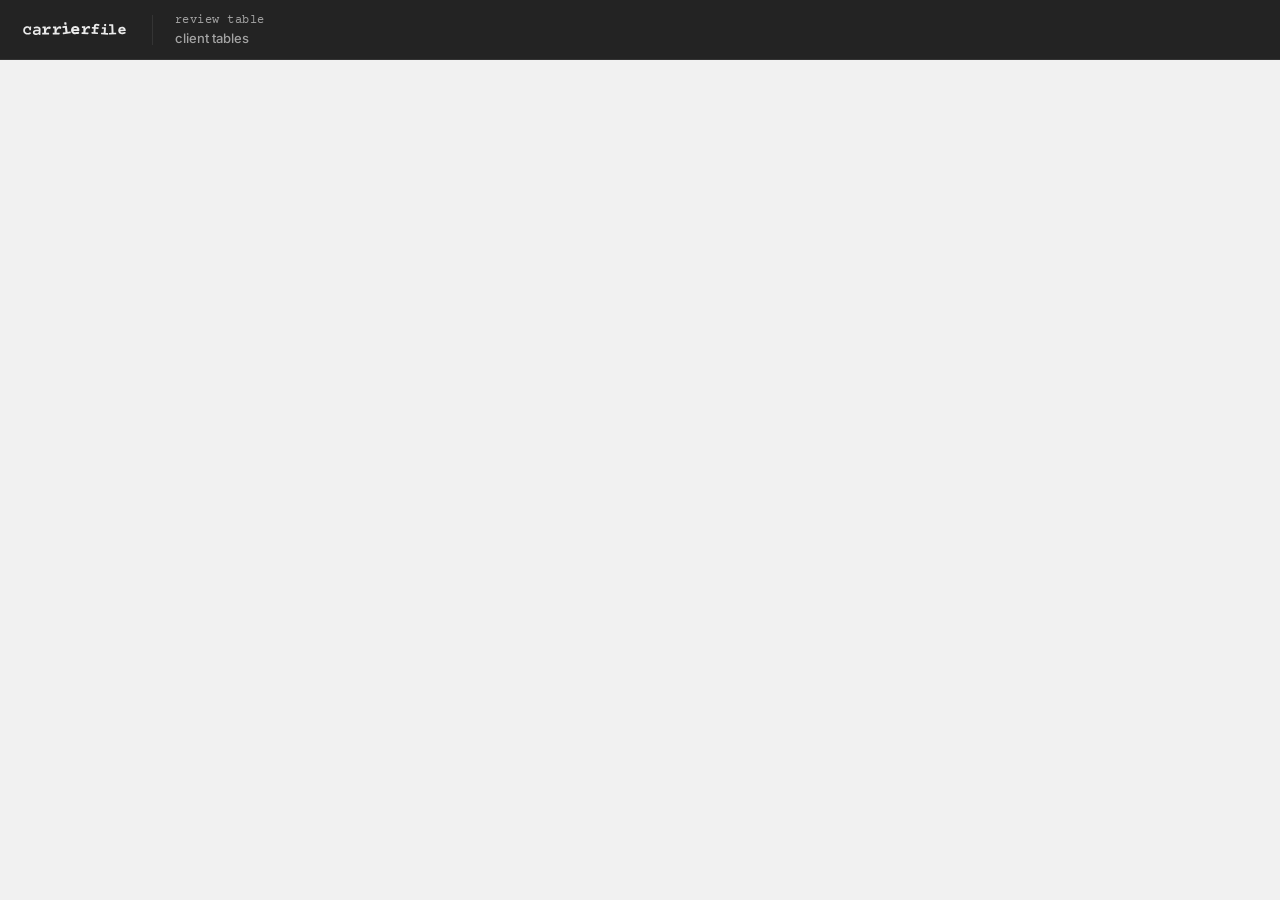
==== index.html @ 34424672 "Remove a leftover copy of the old Carrierfile form" ====
<!doctype html>
<html lang="en">
<head>
<meta charset="utf-8">
<meta name="viewport" content="width=device-width, initial-scale=1">
<meta name="robots" content="noindex, nofollow">
<title>Carrierfile Review Table</title>
<link rel="stylesheet" href="https://fonts.googleapis.com/css2?family=Courier+Prime:wght@400;700&family=EB+Garamond:ital,wght@0,500;1,500&family=Inter:wght@400;500;600&display=swap">
<link rel="stylesheet" href="style.css?v=20261103q">
</head>
<body>
<div class="wrap">
  <header class="top shell">
    <a class="brand" href="./"><img class="logo" src="carrierfile-logo.svg" alt="Carrierfile" width="663" height="154"><span class="mark"><span id="table-name"></span></span></a>
    <div class="me" id="me" hidden>
      <span>commenting as<b id="me-name"></b></span>
      <button type="button" class="link" id="change-name">change name</button>
      <button type="button" class="link" id="sign-out">sign out</button>
      <button type="button" class="cf-btn" id="cf-open" aria-haspopup="dialog">Carrierfile <span id="cf-count" class="cf-count" hidden>0</span></button>
    </div>
  </header>

  <section id="gate" class="gate" hidden>
    <form id="gate-form" class="card">
      <h2>Come on in</h2>
      <p class="muted">Type the password you were sent for your table and the name you'd like on your comments. No email, no account.</p>
      <label>Password <input type="password" id="gate-password" autocomplete="current-password" required></label>
      <label>Your name <input type="text" id="gate-name" maxlength="60" autocomplete="given-name" required></label>
      <button type="submit" class="primary">Open the table</button>
      <p class="error" id="gate-error" role="alert"></p>
    </form>
  </section>

  <div id="room" hidden>
    <section class="client-card">
    <div class="band" aria-hidden="true"></div>
    <nav class="tabs" id="projects" aria-label="Projects" hidden></nav>
    <header class="intro">
      <h1 id="p-title"></h1>
    </header>

    <section class="direction" id="direction" aria-labelledby="direction-title">
      <div class="direction-head">
        <h2 id="direction-title">Direction</h2>
        <button type="button" class="link small" id="direction-toggle" aria-expanded="true" aria-controls="direction-body">hide</button>
      </div>
      <div id="direction-body">
        <p class="lede" id="p-lede"></p>
        <div class="arc" id="p-cards"></div>
      </div>
    </section>
    </section>

    <nav class="project-strip" aria-label="Project">
      <button type="button" class="chip" data-jump="ref-sheet"><b>Reference</b><span id="chip-ref">0 files</span></button>
      <button type="button" class="chip" data-jump="cf-sheet"><b>Carrierfile</b><span id="chip-cf">nothing picked</span></button>
      <span class="chip static" id="chip-returns" hidden><b>Sent back</b><span id="chip-returns-n"></span></span>
    </nav>

    <section class="draft-sheet sheet" aria-label="Drafts">
      <div class="drafts-head">
        <section class="round" id="round-info"></section>
        <nav class="tabs" role="tablist" aria-label="Drafts" id="rounds"></nav>
      </div>
      <div class="work-head">
        <div class="bar">
          <nav class="parts" role="tablist" aria-label="Pieces" id="parts"></nav>
          <span class="spec" id="item-spec"></span>
          <label class="version" id="version-wrap">version <select id="version"></select></label>
        </div>
        <div class="selectbar">
          <button type="button" class="sel" id="select-btn" aria-pressed="false">☆ Make this my select</button>
          <input type="text" id="select-note" maxlength="200" placeholder="why, or which opening (optional)">
          <span class="muted small" id="select-list"></span>
          <button type="button" class="cf-add" id="cf-add" aria-pressed="false" title="Put this item in the carrierfile you take to a model">＋ Carrierfile</button>
        </div>
        <p class="muted small" id="item-note"></p>
      </div>
    </section>

    <div class="work">
      <section class="viewer sheet">
        <div class="frame" id="frame-box"><iframe id="frame" title="Draft" sandbox="allow-scripts"></iframe></div>
        <article class="text-sheet" id="text-sheet" hidden></article>
      </section>

      <aside class="comments sheet" aria-label="Comments">
        <h2>Comments <span class="muted small" id="comments-on"></span></h2>
        <form id="comment-form" class="card">
          <p class="muted small" id="reply-to" hidden></p>
          <div class="shot-row">
            <label class="shot-field"><span class="cap">Shot</span>
              <input type="number" id="shot" min="1" max="999" inputmode="numeric" placeholder="–"></label>
            <label><span class="cap">Time <span class="muted">(optional)</span></span>
              <input type="text" id="where" maxlength="80" placeholder="0:36"></label>
          </div>
          <p class="muted small shot-hint" id="shot-hint" hidden></p>
          <label>Comment <textarea id="body" rows="4" maxlength="4000" required></textarea></label>
          <label class="attach">optional: attach a file, sketch, screenshot
            <input type="file" id="comment-files" multiple></label>
          <button type="submit" class="primary">Post</button>
          <p class="error" id="comment-error" role="alert"></p>
        </form>
        <ol id="comment-list" class="thread"></ol>
      </aside>
    </div>

    <section class="ref-sheet sheet" id="ref-sheet" aria-labelledby="ref-title">
      <div class="cf-sheet-head">
        <h2 id="ref-title">Reference</h2>
        <span class="muted small" id="ref-count"></span>
        <button type="button" class="link small" id="ref-toggle" aria-expanded="true" aria-controls="ref-body">hide</button>
      </div>
      <div id="ref-body" class="reference">
        <p class="muted small cf-explain">The project's library: inspiration, sketches, screenshots, clips, documents. Everyone on the table can add, and a file can sit on one draft or on the whole project. The carrierfile package takes every file here with it.</p>
        <div class="ref-head">
          <label class="cf-check"><input type="checkbox" id="ref-this-item"> only this item</label>
        </div>
        <div class="ref-drop" id="ref-drop">
          <input type="file" id="ref-files" multiple hidden>
          <button type="button" class="cf-btn" id="ref-pick">Add files</button>
          <span class="muted small">or drop them here · images, video, audio, PDF, documents, text · 50 MB each</span>
          <span class="ref-for">for <span id="ref-attach"></span></span>
          <input type="text" id="ref-note" maxlength="400" placeholder="a note on what this is for (optional)">
          <span class="small" id="ref-msg" role="status"></span>
        </div>
        <div class="ref-grid" id="ref-grid"></div>
      </div>
    </section>

    <section class="cf-sheet sheet" id="cf-sheet" aria-labelledby="cf-sheet-title">
      <div class="cf-sheet-head">
        <h2 id="cf-sheet-title">Carrierfile</h2>
        <span class="muted small" id="cf-sheet-sub"></span>
        <button type="button" class="link small" id="cf-toggle" aria-expanded="true" aria-controls="cf-body">hide</button>
      </div>
  <p id="empty" class="muted center" hidden>Nothing is on the table yet.</p>
  <footer class="shell-foot"><span>Carrierfile Review Table</span><span>Comments, selects, reference files and carrierfiles stay with the table. Nothing here is public.</span></footer>
</div>
<script src="config.js"></script>
<script src="app.js?v=20261103q"></script>
</body>
</html>
---- style.css ----
/* Two skins on one page (Anna, 11/2): the SHELL is the Carrierfile "dark frame" direction
   (_Kitchen Table/CARRIERFILE-DIRECTIONS-2026-10-20/CASTLE-BOARD-dark-frame.html): a charcoal desk, a darker
   top bar with the lowercase wordmark and small label-over-value blocks, Courier Prime labels, EB Garamond
   headings, Inter body, and the work sitting on paper sheets with a soft shadow. The TABLE (everything inside
   #room) is one such sheet and wears the client's colors; today's palette is She Writes AI's lavender and the
   three volume purples. A later table can bring its own palette by overriding the table tokens below. */
:root{
  /* shell: the dark frame */
  /* near-black and near-white, no cream (Anna, 11/2) */
  --frame:#f1f1f1; --bar:#232323; --bar-on:#F2F2F2; --bar-on-soft:#A3A3A3; --on:#111111; --on-soft:#5c5c5c; --paper:#FFFFFF; --card:#FFFFFF; --ink:#111111; --ink-soft:#5c5c5c; --ink-faint:#8c8c8c;
  --hair:rgba(43,63,168,.25); --rule:rgba(255,255,255,.08); --rule-soft:rgba(255,255,255,.14);
  --label:"Courier Prime",ui-monospace,monospace; --head:"EB Garamond",Georgia,serif; --sans:"Inter",system-ui,sans-serif;
  --mono:var(--label); --garamond:var(--head);
  --sheet-shadow:0 1px 0 rgba(0,0,0,.05),0 8px 24px rgba(0,0,0,.07);
  /* the brand, as the working tokens: sheets are white, text is ink, buttons are ink pills */
  --bg:#ffffff; --surface:#ffffff; --fg:#111111; --muted:#5c5c5c; --line:rgba(17,17,17,.14);
  --accent:#111111; --accent-ink:#ffffff; --ok:#2d6a3e; --wait:#9a6a12;
  --castle:#f1f1f1; --err:#9c3b21; --sel:#f0f0f0;
  --display:"EB Garamond",Georgia,serif;
  --body:"Inter",system-ui,sans-serif;
  --tline:rgba(17,17,17,.14);
}
@media (prefers-color-scheme: dark){:root:not([data-theme="light"]){
  --frame:#0f0f0f; --bar:#1b1b1b; color-scheme:light}}
/* the client card: She Writes AI's lavender, purples and band; a later table overrides these */
.client-card{--bg:#f6f4f8; --surface:#fff; --fg:#1c1830; --muted:#625c74; --line:#e2dcea; --tline:rgba(90,31,138,.22);
  --v2:#251E72; --v3:#440D6C; --v4:#73055D; --accent:#5a1f8a; --accent-ink:#fff; --castle:#f0e8f8;
  display:grid;gap:18px;background:var(--bg);color:var(--fg);border-radius:14px;box-shadow:var(--sheet-shadow);padding:0 26px 26px;overflow:hidden}
.client-card>.band{margin:0 -26px 2px}
.client-card .link{color:var(--accent)}
:root[data-theme="dark"]{
  --frame:#0f0f0f; --bar:#1b1b1b; color-scheme:light}
*{box-sizing:border-box}
[hidden]{display:none!important}
body{margin:0;background:var(--frame);color:var(--on);font:14px/1.5 var(--body)}
.wrap{max-width:1480px;margin:0 auto;padding:0 22px 44px;display:grid;gap:22px}
#room{display:grid;gap:22px;color:var(--on)}
.sheet{background:var(--surface);color:var(--fg);border-radius:14px;box-shadow:var(--sheet-shadow);padding:18px 20px}
.viewer.sheet{padding:0;overflow:hidden}
.viewer .frame{border:0;border-radius:14px}
.reference.sheet{gap:12px}
.client-card>.tabs#projects{margin-bottom:-6px}
.band{height:8px;background:linear-gradient(90deg,var(--v2) 0 33.3%,var(--v3) 33.3% 66.6%,var(--v4) 66.6%)}
h1{font:500 34px/1.1 var(--display);margin:0;text-wrap:balance}
h2{font:500 24px/1.2 var(--display);margin:0 0 10px}
.label,.direction-head h2,.section-label,.arc b,.status,.when,#comments-on,.gate label,.ref-head .muted{font-family:"Courier Prime",ui-monospace,monospace!important;text-transform:lowercase!important;letter-spacing:.04em!important}
.top{display:flex;align-items:center;gap:28px;flex-wrap:wrap;min-height:60px;margin:0 -22px;padding:0 18px;background:var(--bar);border-bottom:1px solid var(--rule);font-family:var(--sans);color:var(--bar-on);position:sticky;top:0;z-index:50}
.brand{display:inline-flex;align-items:center;gap:22px;text-decoration:none;color:var(--bar-on)}
.logo{height:26px;width:auto;display:block;filter:invert(1) brightness(.92)}
.mark{display:flex;flex-direction:column;gap:5px;padding-left:22px;border-left:1px solid var(--rule);font:12px/1 var(--label);text-transform:lowercase;letter-spacing:.04em;color:var(--bar-on-soft)}
.mark::before{content:"review table"}
.mark #table-name{font:500 13px/1 var(--sans);color:var(--bar-on);text-transform:none;letter-spacing:0}
.mark #table-name:empty::before{content:"client tables";color:var(--bar-on-soft)}
.me{margin-left:auto;display:flex;gap:18px;align-items:center;flex-wrap:wrap}
.me>span{display:flex;flex-direction:column;gap:5px;padding-left:22px;border-left:1px solid var(--rule);font:12px/1 var(--label);text-transform:lowercase;letter-spacing:.04em;color:var(--bar-on-soft)}
.me>span b{font:500 13px/1 var(--sans);color:var(--bar-on);text-transform:none;letter-spacing:0}
.top .link{font:12px/1 var(--label);text-transform:lowercase;color:var(--bar-on-soft);text-decoration:none;border:1px solid var(--rule-soft);border-radius:999px;padding:7px 11px}
.top .link:hover{color:var(--bar-on);border-color:var(--bar-on-soft)}
.link{background:none;border:0;color:var(--accent);font:inherit;cursor:pointer;padding:0;text-decoration:underline}
.shell-foot{display:flex;justify-content:space-between;gap:16px;flex-wrap:wrap;font:12px/1.5 var(--label);text-transform:lowercase;letter-spacing:.04em;color:var(--on-soft);border-top:1px solid rgba(17,17,17,.12);padding-top:12px}
.muted{color:var(--muted)} .small{font-size:12.5px} .center{text-align:center;margin-top:40px}
.lede{color:var(--muted);max-width:80ch;margin:0;font-size:14px;line-height:1.5}
.direction{background:var(--surface);border:1px solid var(--tline);border-radius:14px;padding:16px 20px 18px;display:grid;gap:10px}
.direction-head{display:flex;justify-content:space-between;align-items:baseline;gap:12px}
.direction-head h2{font:12px/1 "Courier Prime",monospace;color:var(--muted);margin:0}
#direction-body{display:grid;gap:10px}
/* The draft sheet: the round's name and summary lead, the switcher sits to the right, then the pieces and the
   actions in one quiet row. Everything ink and white; the one filled pill is the chosen round. */
.draft-sheet{display:grid;gap:14px;padding:20px 22px 18px}
.drafts-head{display:flex;justify-content:space-between;align-items:flex-start;gap:18px 28px;flex-wrap:wrap}
.drafts-head .round{flex:1 1 420px}
#rounds{gap:6px;flex:0 0 auto;padding-top:4px;align-items:flex-start}
.round-pick{display:flex;flex-direction:column;align-items:center;gap:4px}
.stars{font-size:11px;line-height:1;letter-spacing:1px;color:var(--fg)}
.stars.inline{margin-left:6px;font-size:10px}
#rounds .tab{font:500 14px/1 var(--body);border:1px solid var(--tline);border-radius:999px;background:transparent;padding:10px 16px;color:var(--fg)}
#rounds .tab:hover{border-color:var(--fg)}
#rounds .tab.is-waiting{color:var(--muted);border-style:dashed}
#rounds .tab[aria-selected="true"]{background:var(--fg);color:var(--surface);border-color:var(--fg)}
.round{display:grid;gap:6px;padding:0}
.round .meta{display:flex;align-items:baseline;gap:12px}
.round h2{font:500 26px/1.15 var(--display);margin:0}
.round .status{font:12px/1 "Courier Prime",monospace;text-transform:lowercase;letter-spacing:.04em;color:var(--muted);border:1px dashed var(--tline);border-radius:999px;padding:5px 9px}
.round .summary{margin:0;font-size:14.5px;max-width:80ch;color:var(--fg)}
.changes-wrap{font-size:13px;color:var(--muted)}
.changes-wrap summary{cursor:pointer;color:var(--muted);font:12px/1 "Courier Prime",monospace;text-transform:lowercase;letter-spacing:.04em;list-style:none;display:inline-flex;align-items:center;gap:6px;padding:4px 0}
.changes-wrap summary:hover{color:var(--fg)}
.changes-wrap .changes{margin:8px 0 0;color:var(--fg);font-size:14px}
.work-head{display:grid;gap:12px;border-top:1px solid var(--tline);padding-top:12px}
.bar{display:flex;justify-content:space-between;align-items:center;gap:12px;flex-wrap:wrap}
#parts{gap:2px;border-bottom:0}
#parts .tab{border:0;border-radius:999px;background:transparent;padding:8px 14px;font-size:14px;color:var(--muted);margin:0}
#parts .tab:hover{color:var(--fg);background:var(--castle)}
#parts .tab[aria-selected="true"]{color:var(--fg);background:var(--castle);border-bottom:0}
.parts-gap{width:1px;height:22px;background:var(--tline);margin:0 10px;align-self:center}
#parts .tab.aux{font:12px/1 "Courier Prime",monospace;text-transform:lowercase;letter-spacing:.04em;padding:10px 12px}
#parts .tab.aux .count{margin-left:6px;color:var(--fg)}
.text-sheet{padding:26px 30px 30px;max-width:86ch;font-size:15px;line-height:1.6}
.text-sheet h2{font:500 26px/1.15 var(--display);margin:0 0 12px}
.text-sheet ul{margin:0;padding-left:20px} .text-sheet li{margin:8px 0}
.text-sheet p{margin:0 0 12px}
.text-sheet .foot-line{border-top:1px solid var(--tline);padding-top:12px;margin-top:18px}
.work.is-text{grid-template-columns:1fr}
.version{margin:0;font:12px/1 "Courier Prime",monospace;text-transform:lowercase;letter-spacing:.04em;color:var(--muted)}
.spec{display:inline-flex;gap:6px;flex-wrap:wrap;margin-left:auto}
.spec .tag{font:12px/1 "Courier Prime",monospace;text-transform:lowercase;letter-spacing:.04em;color:var(--muted);border:1px solid var(--tline);border-radius:999px;padding:6px 10px}
.spec:empty{display:none}
.version select{font:13px var(--body);border-radius:999px;border-color:var(--tline);background:var(--surface);color:var(--fg)}
.selectbar{display:flex;align-items:center;gap:10px;flex-wrap:wrap}
.sel{font:500 14px/1 var(--body);color:var(--surface);background:var(--fg);border:1px solid var(--fg);border-radius:999px;padding:11px 18px;cursor:pointer}
.sel:hover{filter:brightness(1.25)}
.sel[aria-pressed="true"]{background:transparent;color:var(--fg)}
.selectbar input{width:300px;display:inline-block;margin:0;font-size:13.5px;border-radius:999px;padding:9px 14px;border-color:var(--tline)}
#select-list{color:var(--muted)}
.cf-add{font:500 14px/1 var(--body);color:var(--muted);background:transparent;border:1px solid var(--tline);border-radius:999px;padding:11px 16px;cursor:pointer;margin-left:auto}
.cf-add:hover{color:var(--fg);border-color:var(--fg)}
.cf-add[aria-pressed="true"]{color:var(--fg);border-color:var(--fg);background:var(--castle)}
#item-note{color:var(--muted);margin:0}
#item-note:empty{display:none}
.viewer .pending{color:var(--muted)}
.section-label{font:12px/1 "Courier Prime",monospace;color:var(--muted);margin:0}
.card{background:var(--surface);border:1px solid var(--tline);border-radius:14px;padding:16px 18px}
label{display:block;font-size:12px;font-family:"Courier Prime",ui-monospace,monospace;text-transform:lowercase;letter-spacing:.04em;color:var(--muted);margin:12px 0 0}
label .muted{font-family:var(--body);text-transform:none;letter-spacing:0}
input,textarea,select{display:block;width:100%;margin-top:6px;font:14px/1.4 var(--body);padding:9px 12px;border:1px solid var(--tline);border-radius:10px;background:#fff;color:var(--fg)}
input:focus,textarea:focus{outline:2px solid var(--accent);outline-offset:1px}
select{width:auto;display:inline-block;margin:0 0 0 6px;padding:5px 10px;border-radius:999px}
.primary{background:var(--accent);color:var(--accent-ink);border:0;border-radius:999px;padding:12px 20px;font:500 14px/1 var(--body);cursor:pointer;margin-top:14px}
.primary:disabled{opacity:.6;cursor:wait}
.error{color:var(--err);font-size:14px;min-height:1em;margin:8px 0 0}
.gate{display:flex;justify-content:center;padding:56px 0}
.gate .card{width:100%;max-width:460px;background:var(--paper);color:var(--ink);border:0;border-radius:14px;box-shadow:var(--sheet-shadow);padding:24px 26px 26px;font-family:var(--sans)}
.gate h2{font:500 34px/1.1 var(--head);margin:0 0 8px}
.gate .muted{color:var(--ink-soft);font-size:14px}
.gate label{font:12px/1.4 var(--label);text-transform:lowercase;letter-spacing:.04em;color:var(--ink-soft);margin:14px 0 0}
.gate input{background:#fff;border:1px solid var(--hair);border-radius:10px;color:var(--ink);font:15px var(--sans);margin-top:6px;padding:10px 12px}
.gate input:focus{outline:2px solid var(--ink);outline-offset:1px}
.gate .primary{background:var(--ink);color:var(--paper);border:0;border-radius:999px;font:500 14px/1 var(--sans);padding:12px 20px;margin-top:16px}
.gate .primary:hover{filter:brightness(1.2)}
.gate .error{color:#9c3b21;font:13px var(--sans)}
.arc{display:grid;grid-template-columns:repeat(auto-fit,minmax(200px,1fr));gap:10px}
.arc div{background:var(--bg);border-radius:12px;padding:12px 14px;min-width:0;font-size:14px;line-height:1.5}
.arc b{display:block;font:12px/1 "Courier Prime",monospace;color:var(--muted);margin-bottom:6px}
.tabs,.parts{display:flex;flex-wrap:wrap;gap:10px}
/* Rounds: one segmented bar, the big choice on the page. */
/* Pieces of a round: quiet underline tabs, clearly a different control from the rounds. */
.tab{font:500 14px var(--body);color:var(--fg);background:transparent;border:1px solid var(--tline);border-radius:999px;padding:9px 16px;cursor:pointer;display:inline-flex;align-items:center;gap:8px}
.tab[aria-selected="true"]{background:var(--fg);color:var(--surface);border-color:var(--fg)}
.tab:focus-visible,.sel:focus-visible,.primary:focus-visible{outline:3px solid var(--accent);outline-offset:2px}
.parts .tab{font-size:14px;padding:6px 14px}
.changes-wrap summary::-webkit-details-marker{display:none}
.changes-wrap summary::before{content:"▸";font-size:11px;transition:transform .15s}
.changes-wrap[open] summary::before{transform:rotate(90deg)}
.round p{margin:0;max-width:80ch} .changes{margin:0;padding-left:20px;max-width:80ch} .changes li{margin:3px 0}
.work{display:grid;grid-template-columns:minmax(0,1fr) 360px;gap:20px;align-items:start}
.frame{border:1px solid var(--tline);border-radius:14px;overflow:hidden;background:var(--surface)}
.frame iframe{display:block;width:100%;height:1010px;border:0;background:#f2f2f2}
.pending{padding:48px 24px;text-align:center;color:var(--muted)}
.comments{position:sticky;top:76px}
.comments h2{margin:0 0 10px;line-height:1.1;font-size:24px}
.work{margin-top:0}
.thread{list-style:none;margin:14px 0 0;padding:0;max-height:calc(100vh - 440px);overflow:auto}
.thread li{border-top:1px solid var(--tline);padding:11px 0;font-size:14px}
.thread .replies{list-style:none;margin:8px 0 0 12px;padding:0 0 0 10px;border-left:2px solid var(--tline)}
.thread .replies li{border-top:0;padding:6px 0}
.who{font-weight:500} .when{font-size:12px;color:var(--muted)}
.castle{background:var(--castle);border-radius:6px;padding:6px 8px}
.body{white-space:pre-wrap;margin:4px 0}
.ask{background:var(--surface);border:1px solid var(--tline);border-radius:14px;padding:18px 22px}
.ask ul{margin:8px 0 0;padding-left:20px} .ask li{margin:5px 0}
.foot{color:var(--muted);font-size:13px;margin:0}
/* The strip above the work: where the library and the export are, and how full they are. */
.project-strip{display:flex;flex-wrap:wrap;gap:8px;margin-bottom:-8px}
.chip{display:inline-flex;align-items:baseline;gap:8px;font:13px/1 var(--body);color:var(--fg);background:var(--surface);border:1px solid var(--tline);border-radius:999px;padding:8px 14px;cursor:pointer}
.chip b{font-weight:500;line-height:1}
.chip span{font:12px/1 "Courier Prime",monospace;text-transform:lowercase;letter-spacing:.04em;color:var(--muted);position:relative;top:-1px}
.chip:hover{border-color:var(--fg)}
.chip.static{cursor:default}
.sheet{scroll-margin-top:76px}
/* The Carrierfile sheet: what travels with the project, and the door for what comes back.
   Three voices only: the Garamond title, Inter for everything you read, Courier for field captions. */
.cf-sheet{display:grid;gap:14px;padding:18px 22px 22px}
.cf-sheet-head{display:flex;align-items:baseline;gap:12px}
.cf-sheet-head h2{margin:0;font-size:26px}
.cf-sheet-head .link{margin-left:auto}
.cf-explain{margin:0;max-width:90ch;font-size:14px;color:var(--muted)}
#cf-body{display:grid;gap:16px}
.cf-grid{display:grid;grid-template-columns:minmax(0,1.1fr) minmax(0,1fr);gap:18px 40px;align-items:start}
.cf-col{display:grid;gap:10px;align-content:start}
.cf-sheet h3{font:600 11px/1 var(--body);letter-spacing:.1em;text-transform:uppercase;color:var(--fg);margin:0;padding-top:6px}
.cf-sheet h3 span{font-weight:400;color:var(--muted);letter-spacing:.04em;text-transform:none;margin-left:6px}
.cf-sheet .cf-sub{margin-top:12px}
.cf-note{margin:0;font-size:14px;color:var(--muted)}
.cf-items{list-style:none;margin:0;padding:0;border-top:1px solid var(--tline)}
.cf-items li{display:flex;justify-content:space-between;align-items:center;gap:10px;padding:8px 0;border-bottom:1px solid var(--tline);font-size:14px}
.cf-items li.muted{color:var(--muted)}
.cf-items .meta{color:var(--muted);font-size:12.5px}
.cf-check{display:flex;align-items:center;gap:8px;font:13px var(--body);color:var(--muted);margin:2px 0 0}
.cf-check input{width:auto;display:inline;margin:0}
.cf-actions{display:flex;flex-wrap:wrap;align-items:center;gap:10px;margin-top:4px}
.cf-actions .primary{margin-top:0}
.cf-form{display:grid;gap:8px}
.cf-form label{margin:0;display:grid;gap:6px}
.cf-form .cap{font:12px/1 "Courier Prime",monospace;text-transform:lowercase;letter-spacing:.04em;color:var(--muted)}
.cf-form input,.cf-form textarea{margin-top:0}
.cf-form input[type=file]{padding:8px 12px;border-style:dashed}
.cf-return{border-left:1px solid var(--tline);padding-left:32px}
.cf-sheet .cf-btn{color:var(--fg);border-color:var(--tline);background:var(--surface)} .cf-sheet .cf-btn:hover{border-color:var(--fg)}
/* Reference: the drop zone and the grid of what people brought. */
.ref-sheet{display:grid;gap:14px;padding:18px 22px 20px}
.reference{display:grid;gap:10px}
.ref-head{display:flex;flex-wrap:wrap;align-items:baseline;gap:8px 16px}
.ref-head{justify-content:flex-start}
.ref-drop{display:flex;flex-wrap:wrap;align-items:center;gap:10px 14px;padding:14px 16px;border:1px dashed var(--tline);border-radius:14px;background:var(--surface)}
.ref-drop.is-over{border-color:var(--accent);background:var(--castle)}
.ref-drop input[type=text]{width:300px;display:inline-block;margin:0;padding:8px 14px;font-size:13.5px;border-radius:999px}
.ref-for{display:inline-flex;align-items:center;gap:6px;margin:0;font:12px/1 "Courier Prime",monospace;text-transform:lowercase;letter-spacing:.04em;color:var(--muted)}
.ref-on{display:flex;align-items:flex-start;gap:6px;margin:2px 0 0;font:12px/1 "Courier Prime",monospace;text-transform:lowercase;letter-spacing:.04em;color:var(--muted)}
.ref-on>span:first-child{padding-top:5px}
/* tags: chips, a one-click add for the draft on screen, and a fold with every draft */
.tags{display:inline-flex;flex-wrap:wrap;align-items:center;gap:4px;position:relative}
.tag-chip{display:inline-flex;align-items:center;gap:4px;font:12.5px/1 var(--body);color:var(--fg);background:var(--surface);border:1px solid var(--fg);border-radius:999px;padding:4px 6px 4px 10px;text-transform:none;letter-spacing:0}
.tag-chip.whole{padding-right:10px}
.tag-chip.unlinked{color:var(--err);border:1px dotted var(--err);padding-right:10px}
.tag-chip .x{border:0;background:transparent;color:var(--muted);font:14px/1 var(--body);cursor:pointer;padding:0 2px}
.tag-chip .x:hover{color:var(--err)}
.tag-pick{position:relative}
.tag-pick summary{list-style:none;cursor:pointer;font:12.5px/1 var(--body);color:var(--muted);border:1px dashed var(--tline);border-radius:999px;padding:4px 10px;text-transform:none;letter-spacing:0}
.tag-pick summary::-webkit-details-marker{display:none}
.tag-pick summary:hover,.tag-pick[open] summary{color:var(--fg);border-color:var(--fg)}
.tag-list{position:fixed;z-index:60;min-width:200px;max-height:250px;overflow:auto;background:var(--surface);border:1px solid var(--tline);border-radius:10px;box-shadow:0 8px 24px rgba(0,0,0,.12);padding:8px 10px;display:grid;gap:2px;font:13px/1.4 var(--body);text-transform:none;letter-spacing:0}
.tag-list b{font:12px/1 "Courier Prime",monospace;text-transform:lowercase;letter-spacing:.04em;color:var(--muted);margin:6px 0 2px}
.tag-list b:first-child{margin-top:0}
.tag-list label{display:flex;align-items:center;gap:8px;margin:0;font:13px/1.4 var(--body);text-transform:none;letter-spacing:0;color:var(--fg);cursor:pointer}
.tag-list input{width:auto;margin:0}
.tags.compact .tag-chip,.tags.compact .tag-pick summary{font-size:12px;padding:4px 8px}
.tags.compact .tag-chip{padding-right:4px}
.ref-card{overflow:visible}
.ref-grid{display:grid;grid-template-columns:repeat(auto-fill,minmax(200px,1fr));gap:12px}
.ref-card{background:var(--surface);border:1px solid var(--tline);border-radius:14px;overflow:hidden;display:grid;grid-template-rows:150px auto;font-size:12.5px}
.ref-card .thumb{background:var(--bg);display:grid;place-items:center;overflow:hidden}
.ref-card .thumb img,.ref-card .thumb video{width:100%;height:100%;object-fit:cover;display:block}
.ref-card .thumb .icon{font:12px "Courier Prime",monospace;text-transform:lowercase;letter-spacing:.04em;color:var(--muted);border:1px solid var(--tline);border-radius:999px;padding:8px 12px}
.ref-card .meta{padding:8px 10px;display:grid;gap:3px;color:var(--muted)}
.ref-card .meta b{color:var(--fg);overflow-wrap:anywhere}
.ref-card .meta a{color:var(--accent)}
.ref-links{display:flex;gap:10px;align-items:center;margin-top:2px}
.ref-links .link{font-size:12.5px;color:var(--muted)} .ref-links .link:hover{color:var(--err)}
.ref-empty{color:var(--muted);font-size:14px;padding:6px 2px}
.attach input{padding:8px 12px;border-style:dashed}
.shot-row{display:grid;grid-template-columns:110px minmax(0,1fr);gap:10px;align-items:end}
.shot-row label{display:grid;grid-template-rows:18px auto;gap:6px;align-items:end;margin:12px 0 0}
.shot-row .cap{display:flex;align-items:baseline;gap:5px;height:18px;line-height:18px;white-space:nowrap}
.shot-row .cap .muted{font:inherit;color:inherit}
.shot-row input{margin-top:0}
.shot-row input[type=number]{font-family:"Courier Prime",monospace;font-weight:700}
.shot-hint{margin:4px 0 0;font:12px/1 "Courier Prime",monospace;text-transform:lowercase;letter-spacing:.04em}
.shot-hint:empty{display:none}
.shot-badge{font:12px/1 "Courier Prime",monospace;text-transform:lowercase;letter-spacing:.04em;color:var(--fg);background:var(--castle);border:0;border-radius:999px;padding:4px 8px;margin-right:6px;cursor:pointer}
.thread li.linked{border-left:2px solid var(--tline);padding-left:10px}
.thread .files{display:flex;flex-wrap:wrap;gap:6px;margin:4px 0}
.thread .files a{display:inline-flex;align-items:center;gap:4px;font-size:12px;color:var(--accent);border:1px solid var(--tline);border-radius:999px;padding:3px 9px;text-decoration:none}
.thread .files img{height:60px;border-radius:4px;display:block}
/* Carrierfile: the door in the header, the per-item add, and the dialog. */
.cf-btn{font:500 14px/1 var(--sans);color:var(--ink);background:transparent;border:1px solid var(--hair);border-radius:999px;padding:11px 18px;cursor:pointer;display:inline-flex;align-items:center;gap:8px}
.cf-btn:hover{border-color:var(--ink)}
.top .cf-btn{font:12px/1 var(--label);text-transform:lowercase;letter-spacing:.04em;background:var(--bar-on);color:var(--ink);border:1px solid var(--bar-on);padding:8px 12px}
.top .cf-btn:hover{background:#fff}
.cf-count{min-width:18px;height:18px;border-radius:9px;background:var(--ink);color:var(--paper);font:12px/1 var(--label);display:inline-grid;place-items:center;padding:0 6px}
.sheet .cf-btn{color:var(--fg);border-color:var(--tline);background:var(--surface)}
.sheet .cf-btn:hover{border-color:var(--fg)}

.cf-head{display:flex;justify-content:space-between;align-items:baseline;margin:0 0 6px}
#empty{color:var(--on-soft)}
.ask h2{margin-bottom:6px}
.cf-items{list-style:none;margin:0;padding:0;border-top:1px solid var(--line)}
.cf-items li{display:flex;justify-content:space-between;align-items:center;gap:10px;padding:7px 0;border-bottom:1px solid var(--line);font-size:15px}
.cf-items .meta{color:var(--muted);font-size:13px}
.cf-items .held{color:var(--wait);font-size:12px;font-weight:600;letter-spacing:.04em;text-transform:uppercase}
.cf-check{display:flex;align-items:center;gap:8px;font-size:14px;margin:10px 0}
.cf-check input{width:auto;display:inline;margin:0}
.cf-actions{display:flex;flex-wrap:wrap;align-items:center;gap:10px;margin-top:8px}
.cf-form label{margin:8px 0} .cf-form input[type=file]{padding:6px;border-style:dashed}
@media (max-width:1050px){.work{grid-template-columns:1fr}.comments{position:static}.thread{max-height:none}.frame iframe{height:80vh}}
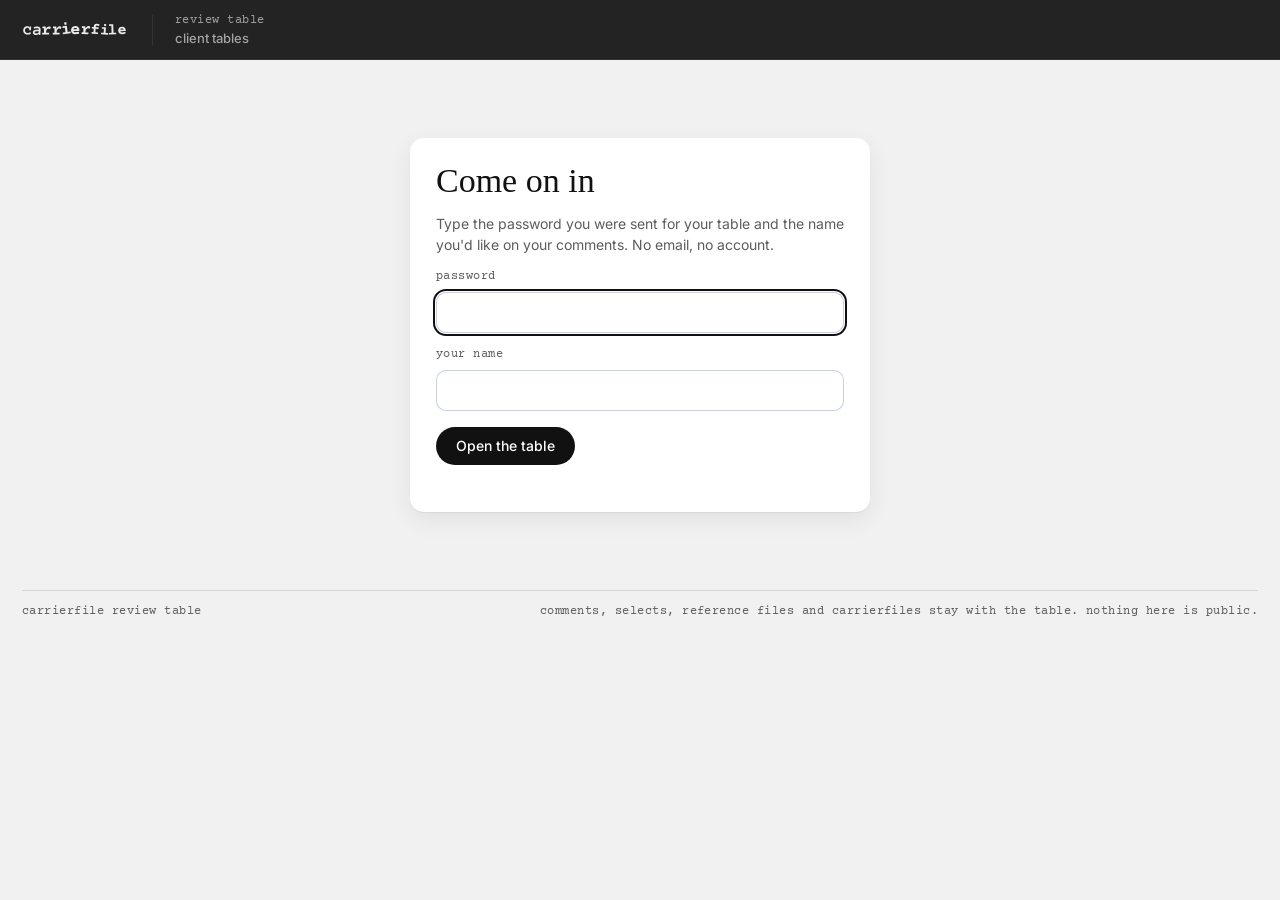
==== commit f5ed36ba: "Remove the leftover copy of the old Carrierfile form (restored the real sheet)" ====
--- a/index.html
+++ b/index.html
@@ -134,6 +134,37 @@
         <span class="muted small" id="cf-sheet-sub"></span>
         <button type="button" class="link small" id="cf-toggle" aria-expanded="true" aria-controls="cf-body">hide</button>
       </div>
+      <div id="cf-body">
+        <p class="cf-explain">One file that carries the project to any AI model: the direction, the drafts you pick, their comments and selects, and every reference file. Paste it in and type “unpack”. When the model has new work, tell it to “pack up” and send the result back here.</p>
+        <div class="cf-grid">
+          <section class="cf-col">
+            <h3>In this carrierfile <span id="cf-n"></span></h3>
+            <ul id="cf-items" class="cf-items"></ul>
+            <label class="cf-check"><input type="checkbox" id="cf-comments" checked> include the comments and selects</label>
+            <div class="cf-actions">
+              <button type="button" class="primary" id="cf-copy">Copy to clipboard</button>
+              <button type="button" class="cf-btn" id="cf-download">Download .md</button>
+              <button type="button" class="cf-btn" id="cf-package" title="The carrierfile plus an assets folder with every reference file">Package (.zip)</button>
+              <button type="button" class="link small" id="cf-clear">clear the list</button>
+              <span class="small" id="cf-msg" role="status"></span>
+            </div>
+          </section>
+          <section class="cf-col cf-return">
+            <h3>Send one back</h3>
+            <p class="cf-note">The carrierfile a model gave you after “pack up”, as .md or .txt, pasted text, or a whole package (.zip). It is scanned first; files that try to instruct the model or carry code are held or refused.</p>
+            <form id="cf-return-form" class="cf-form">
+              <label><span class="cap">file</span><input type="file" id="cf-file" accept=".md,.txt,.markdown,.zip,text/plain,text/markdown,application/zip"></label>
+              <label><span class="cap">or paste it</span><textarea id="cf-paste" rows="3" placeholder="CARRIERFILE/1.0 · PROJECT …"></textarea></label>
+              <label><span class="cap">note (optional)</span><input type="text" id="cf-note" maxlength="400" placeholder="what you changed, in a line"></label>
+              <div class="cf-actions"><button type="submit" class="primary">Send it back</button><span class="small" id="cf-return-msg" role="status"></span></div>
+            </form>
+            <h3 class="cf-sub">Sent back so far <span id="cf-returns-n"></span></h3>
+            <ul id="cf-returns" class="cf-items"></ul>
+          </section>
+        </div>
+      </div>
+    </section>
+  </div>
   <p id="empty" class="muted center" hidden>Nothing is on the table yet.</p>
   <footer class="shell-foot"><span>Carrierfile Review Table</span><span>Comments, selects, reference files and carrierfiles stay with the table. Nothing here is public.</span></footer>
 </div>
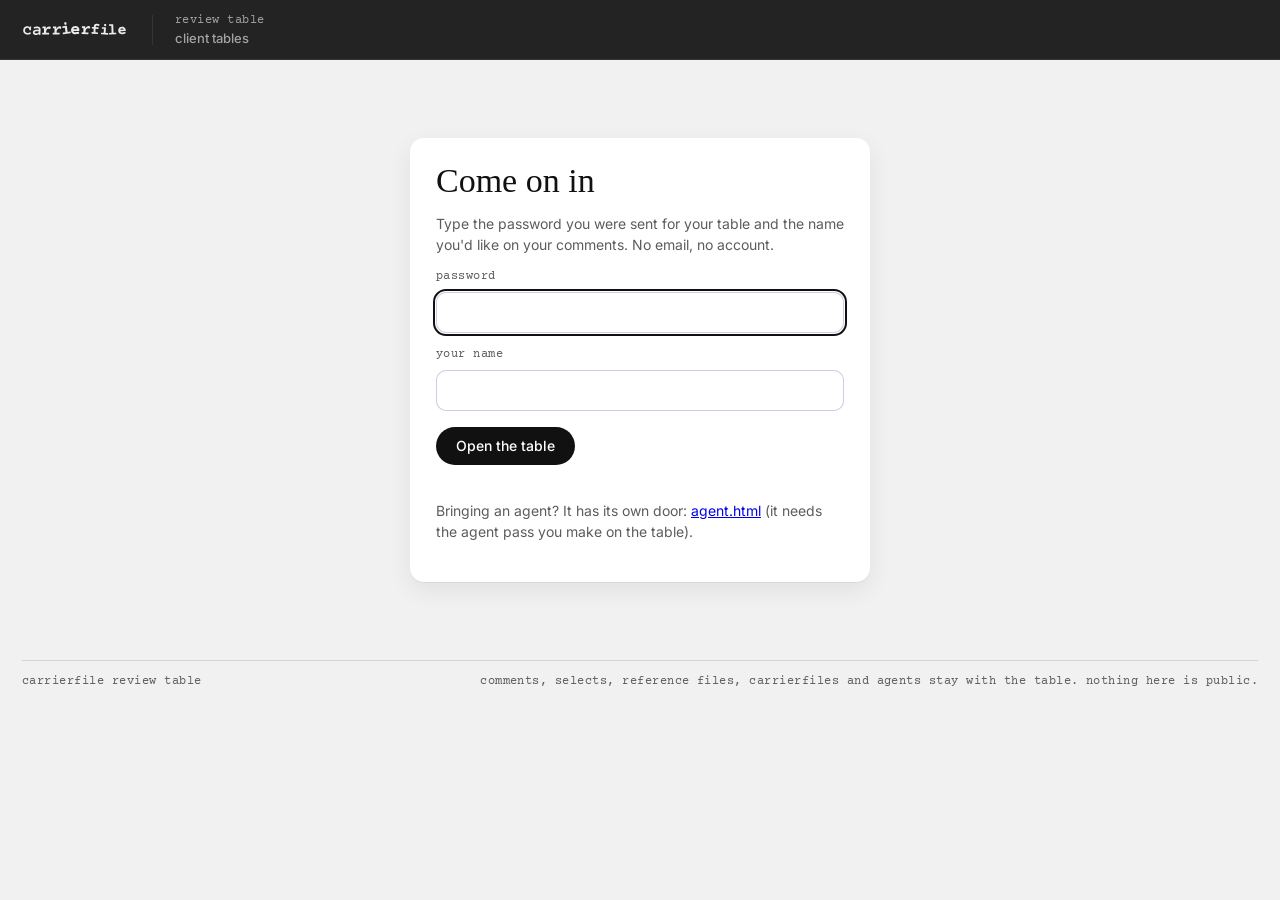
==== commit 57138894: "Agents at the table: person-owned drafts, who's here, sharing per item (Just me / Read only / Open t" ====
--- a/index.html
+++ b/index.html
@@ -6,16 +6,18 @@
 <meta name="robots" content="noindex, nofollow">
 <title>Carrierfile Review Table</title>
 <link rel="stylesheet" href="https://fonts.googleapis.com/css2?family=Courier+Prime:wght@400;700&family=EB+Garamond:ital,wght@0,500;1,500&family=Inter:wght@400;500;600&display=swap">
-<link rel="stylesheet" href="style.css?v=20261103q">
+<link rel="stylesheet" href="style.css?v=20261103swap">
 </head>
 <body>
 <div class="wrap">
   <header class="top shell">
     <a class="brand" href="./"><img class="logo" src="carrierfile-logo.svg" alt="Carrierfile" width="663" height="154"><span class="mark"><span id="table-name"></span></span></a>
     <div class="me" id="me" hidden>
+      <div class="here" id="here" role="group" aria-label="Who's here" hidden></div>
       <span>commenting as<b id="me-name"></b></span>
       <button type="button" class="link" id="change-name">change name</button>
       <button type="button" class="link" id="sign-out">sign out</button>
+      <button type="button" class="cf-btn" id="agents-open" title="Your agents on this table">Agents <span id="agents-count" class="cf-count" hidden>0</span></button>
       <button type="button" class="cf-btn" id="cf-open" aria-haspopup="dialog">Carrierfile <span id="cf-count" class="cf-count" hidden>0</span></button>
     </div>
   </header>
@@ -28,11 +30,12 @@
       <label>Your name <input type="text" id="gate-name" maxlength="60" autocomplete="given-name" required></label>
       <button type="submit" class="primary">Open the table</button>
       <p class="error" id="gate-error" role="alert"></p>
+      <p class="muted small">Bringing an agent? It has its own door: <a href="agent.html" id="gate-agent-link">agent.html</a> (it needs the agent pass you make on the table).</p>
     </form>
   </section>
 
   <div id="room" hidden>
-    <section class="client-card">
+    <section class="client-card" id="client-card" data-theme="blank">
     <div class="band" aria-hidden="true"></div>
     <nav class="tabs" id="projects" aria-label="Projects" hidden></nav>
     <header class="intro">
@@ -54,6 +57,7 @@
     <nav class="project-strip" aria-label="Project">
       <button type="button" class="chip" data-jump="ref-sheet"><b>Reference</b><span id="chip-ref">0 files</span></button>
       <button type="button" class="chip" data-jump="cf-sheet"><b>Carrierfile</b><span id="chip-cf">nothing picked</span></button>
+      <button type="button" class="chip" data-jump="agents-sheet"><b>Agents</b><span id="chip-agents">none harnessed</span></button>
       <span class="chip static" id="chip-returns" hidden><b>Sent back</b><span id="chip-returns-n"></span></span>
     </nav>
 
@@ -68,12 +72,15 @@
           <span class="spec" id="item-spec"></span>
           <label class="version" id="version-wrap">version <select id="version"></select></label>
         </div>
+        <!-- round 8: the item's name, its edit icon (pencil, or gray with a lock), the title menu and its sharing -->
+        <div class="item-title" id="item-title"></div>
         <div class="selectbar">
           <button type="button" class="sel" id="select-btn" aria-pressed="false">☆ Make this my select</button>
           <input type="text" id="select-note" maxlength="200" placeholder="why, or which opening (optional)">
           <span class="muted small" id="select-list"></span>
           <button type="button" class="cf-add" id="cf-add" aria-pressed="false" title="Put this item in the carrierfile you take to a model">＋ Carrierfile</button>
         </div>
+        <p class="team-line" id="team-line"></p>
         <p class="muted small" id="item-note"></p>
       </div>
     </section>
@@ -164,11 +171,48 @@
         </div>
       </div>
     </section>
+
+    <section class="agents-sheet sheet" id="agents-sheet" aria-labelledby="agents-title">
+      <div class="cf-sheet-head">
+        <h2 id="agents-title">Your agents</h2>
+        <span class="muted small" id="agents-sub"></span>
+        <button type="button" class="link small" id="agents-toggle" aria-expanded="true" aria-controls="agents-body">hide</button>
+      </div>
+      <div id="agents-body">
+        <p class="cf-explain">Bring your own agent (Claude, ChatGPT, a coding agent) to this table. Name it and you get an <b>agent pass</b>, shown once: paste it to your agent with the note. Harnessed, it reads this table as you do, comments as itself (marked as your agent), and makes <b>team drafts</b> that only you, it and the castle see until you publish them to the table. It never selects, never publishes, never touches anyone else's draft.</p>
+        <div class="cf-grid">
+          <section class="cf-col">
+            <h3>Harness an agent</h3>
+            <form id="harness-form" class="harness-form">
+              <label><span class="cap">the agent's name</span><input type="text" id="harness-name" maxlength="60" placeholder="Nat's Claude" required></label>
+              <div class="cf-actions"><button type="submit" class="primary">Harness it</button><span class="small" id="harness-msg" role="status"></span></div>
+            </form>
+            <div id="pass-box" hidden></div>
+            <h3 class="cf-sub">Your agents <span id="my-agents-n"></span></h3>
+            <ul id="my-agents" class="agent-list"></ul>
+          </section>
+          <section class="cf-col cf-return">
+            <h3>Harnessed to this table</h3>
+            <p class="cf-note">Every agent on the table, and whose it is. Only the person who harnessed an agent (from this browser) or the castle can unharness it or publish its drafts.</p>
+            <ul id="all-agents" class="agent-list"></ul>
+            <h3 class="cf-sub">What an agent can do here</h3>
+            <ul class="can-list">
+              <li><b>Read</b> what you read: the published drafts, comments, selects, direction, reference files; plus its own team drafts.</li>
+              <li><b>Comment and reply</b>, shown as "<i>its name</i> (agent, for you)" with a square mark in your color.</li>
+              <li><b>Make team drafts</b>, from scratch or versioned up from any draft it can read, and keep saving new versions of them. You publish them here when ready.</li>
+              <li><b>Never</b> select, publish, delete, edit anyone else's draft, or reach another table. Its drafts go through the scanner; a flagged one waits for Anna.</li>
+            </ul>
+            <p class="cf-note">The agent's own door: <a href="agent.html" id="agent-door-link">agent.html</a>. The guide for agents: <a href="#" id="agent-guide-link" target="_blank" rel="noreferrer">agent.md</a>.</p>
+          </section>
+        </div>
+      </div>
+    </section>
   </div>
   <p id="empty" class="muted center" hidden>Nothing is on the table yet.</p>
-  <footer class="shell-foot"><span>Carrierfile Review Table</span><span>Comments, selects, reference files and carrierfiles stay with the table. Nothing here is public.</span></footer>
+  <footer class="shell-foot"><span>Carrierfile Review Table</span><span>Comments, selects, reference files, carrierfiles and agents stay with the table. Nothing here is public.</span></footer>
 </div>
 <script src="config.js"></script>
-<script src="app.js?v=20261103q"></script>
+<script src="shared.js?v=20261103swap"></script>
+<script src="app.js?v=20261103swap"></script>
 </body>
 </html>
--- a/style.css
+++ b/style.css
@@ -2,8 +2,9 @@
    (_Kitchen Table/CARRIERFILE-DIRECTIONS-2026-10-20/CASTLE-BOARD-dark-frame.html): a charcoal desk, a darker
    top bar with the lowercase wordmark and small label-over-value blocks, Courier Prime labels, EB Garamond
    headings, Inter body, and the work sitting on paper sheets with a soft shadow. The TABLE (everything inside
-   #room) is one such sheet and wears the client's colors; today's palette is She Writes AI's lavender and the
-   three volume purples. A later table can bring its own palette by overriding the table tokens below. */
+   #room) is one such sheet and wears the client's colors. In this -next build the client card's colors are data
+   on the table (its theme): a table with no theme is BLANK, the shell's own paper and ink (the defaults on
+   .client-card below); the swai preset and custom colors are set by shared.js applyTheme() as inline tokens. */
 :root{
   /* shell: the dark frame */
   /* near-black and near-white, no cream (Anna, 11/2) */
@@ -22,11 +23,12 @@
 }
 @media (prefers-color-scheme: dark){:root:not([data-theme="light"]){
   --frame:#0f0f0f; --bar:#1b1b1b; color-scheme:light}}
-/* the client card: She Writes AI's lavender, purples and band; a later table overrides these */
-.client-card{--bg:#f6f4f8; --surface:#fff; --fg:#1c1830; --muted:#625c74; --line:#e2dcea; --tline:rgba(90,31,138,.22);
-  --v2:#251E72; --v3:#440D6C; --v4:#73055D; --accent:#5a1f8a; --accent-ink:#fff; --castle:#f0e8f8;
+/* the client card, blank: paper and ink, an ink band. A theme (swai, or a table's own colors) sets these tokens inline. */
+.client-card{--bg:#f4f4f4; --surface:#fff; --fg:#111111; --muted:#5c5c5c; --line:rgba(17,17,17,.14); --tline:rgba(17,17,17,.16);
+  --v2:#111111; --v3:#111111; --v4:#111111; --accent:#111111; --accent-ink:#fff; --castle:#f1f1f1;
   display:grid;gap:18px;background:var(--bg);color:var(--fg);border-radius:14px;box-shadow:var(--sheet-shadow);padding:0 26px 26px;overflow:hidden}
 .client-card>.band{margin:0 -26px 2px}
+.client-card[data-theme="blank"]>.band{height:4px}
 .client-card .link{color:var(--accent)}
 :root[data-theme="dark"]{
   --frame:#0f0f0f; --bar:#1b1b1b; color-scheme:light}
@@ -47,10 +49,11 @@
 .top{display:flex;align-items:center;gap:28px;flex-wrap:wrap;min-height:60px;margin:0 -22px;padding:0 18px;background:var(--bar);border-bottom:1px solid var(--rule);font-family:var(--sans);color:var(--bar-on);position:sticky;top:0;z-index:50}
 .brand{display:inline-flex;align-items:center;gap:22px;text-decoration:none;color:var(--bar-on)}
 .logo{height:26px;width:auto;display:block;filter:invert(1) brightness(.92)}
-.mark{display:flex;flex-direction:column;gap:5px;padding-left:22px;border-left:1px solid var(--rule);font:12px/1 var(--label);text-transform:lowercase;letter-spacing:.04em;color:var(--bar-on-soft)}
-.mark::before{content:"review table"}
-.mark #table-name{font:500 13px/1 var(--sans);color:var(--bar-on);text-transform:none;letter-spacing:0}
-.mark #table-name:empty::before{content:"client tables";color:var(--bar-on-soft)}
+/* the brand's "review table" label; scoped to .brand (round 7) so it never reaches the commenter marks below, which share the class name */
+.brand>.mark{display:flex;flex-direction:column;gap:5px;padding-left:22px;border-left:1px solid var(--rule);font:12px/1 var(--label);text-transform:lowercase;letter-spacing:.04em;color:var(--bar-on-soft)}
+.brand>.mark::before{content:"review table"}
+.brand>.mark #table-name{font:500 13px/1 var(--sans);color:var(--bar-on);text-transform:none;letter-spacing:0}
+.brand>.mark #table-name:empty::before{content:"client tables";color:var(--bar-on-soft)}
 .me{margin-left:auto;display:flex;gap:18px;align-items:center;flex-wrap:wrap}
 .me>span{display:flex;flex-direction:column;gap:5px;padding-left:22px;border-left:1px solid var(--rule);font:12px/1 var(--label);text-transform:lowercase;letter-spacing:.04em;color:var(--bar-on-soft)}
 .me>span b{font:500 13px/1 var(--sans);color:var(--bar-on);text-transform:none;letter-spacing:0}
@@ -281,4 +284,129 @@
 .cf-check input{width:auto;display:inline;margin:0}
 .cf-actions{display:flex;flex-wrap:wrap;align-items:center;gap:10px;margin-top:8px}
 .cf-form label{margin:8px 0} .cf-form input[type=file]{padding:6px;border-style:dashed}
+
+/* ---- marks (Anna, 11/2): every commenter gets a small round mark with their initials in a color picked from their
+   name. An agent gets a square mark in its person's color plus the "agent, for <person>" words, so a team reads as
+   one. Castle replies keep the Carrierfile mark. The name is always beside the mark; color is never the only signal. */
+.mark[aria-hidden]{display:inline-grid;place-items:center;width:22px;height:22px;border-radius:50%;background:#555;color:#fff;font:700 10px/1 "Courier Prime",ui-monospace,monospace;letter-spacing:.02em;vertical-align:-6px;margin-right:7px;flex:none;text-transform:uppercase}
+.mark[aria-hidden].agent{border-radius:4px;outline:2px solid var(--surface);outline-offset:-4px}
+.mark[aria-hidden].castle{font-size:9px;text-transform:lowercase;letter-spacing:0}
+
+/* ---- who's here (round 7): top right of the bar, like a shared doc. People round, agents square in their person's
+   color, most recent first, up to six then +N. Hover or focus names each one; your own says "you". The bar is dark in
+   every theme (blank, swai, custom), so the marks get a light ring to read on it. Desktop only, as every castle page. */
+.here{display:flex;align-items:center;gap:0}
+.here[hidden]{display:none}
+.here .here-mark{display:inline-flex;margin-left:-5px;border-radius:50%;outline:none}
+.here .here-mark:first-child{margin-left:0}
+.here .here-mark .mark[aria-hidden]{margin-right:0;width:26px;height:26px;box-shadow:0 0 0 2px var(--bar-on-soft, #cfcfcf)}
+.here .here-mark .mark[aria-hidden].agent{outline-color:transparent;border-radius:5px}
+.here .here-mark .mark[aria-hidden].you{font-size:9px;text-transform:lowercase}
+.here .here-mark:focus-visible .mark[aria-hidden]{box-shadow:0 0 0 3px #fff}
+.here .here-more{margin-left:4px;font:700 11px/1 "Courier Prime",ui-monospace,monospace;color:var(--bar-on-soft, #cfcfcf)}
+.here .here-label{margin-left:8px;font:12px/1 var(--label);text-transform:lowercase;letter-spacing:.04em;color:var(--bar-on-soft, #cfcfcf)}
+.who{display:inline-flex;align-items:center;gap:0}
+.who .for{font:12px/1 "Courier Prime",ui-monospace,monospace;text-transform:lowercase;letter-spacing:.04em;color:var(--muted);margin-left:6px}
+.thread li.agent{border-left:2px dotted var(--tline);padding-left:10px}
+.thread li.agent.linked{border-left-style:solid}
+
+/* ---- team drafts: the group beside the rounds, and the state of the one on screen ---- */
+#rounds .tab.is-team{border-style:dotted}
+#parts .tab .by{font:12px/1 "Courier Prime",monospace;text-transform:lowercase;letter-spacing:.04em;color:var(--muted);margin-left:6px}
+#parts .tab[aria-selected="true"] .by{color:inherit}
+.team-line{display:flex;flex-wrap:wrap;align-items:center;gap:8px 12px;margin:0;font-size:13.5px;color:var(--muted)}
+.team-line:empty{display:none}
+.team-line .team{color:var(--fg);display:inline-flex;align-items:center}
+.badge{font:12px/1 "Courier Prime",monospace;text-transform:lowercase;letter-spacing:.04em;border:1px solid var(--tline);border-radius:999px;padding:5px 9px;color:var(--muted)}
+.badge.team-only{border-style:dashed;color:var(--fg)}
+.badge.held{color:var(--wait);border-color:var(--wait)}
+.badge.published{color:var(--ok);border-color:var(--ok)}
+.publish{font:500 14px/1 var(--body);color:var(--surface);background:var(--fg);border:1px solid var(--fg);border-radius:999px;padding:9px 14px;cursor:pointer}
+.publish.quiet{background:transparent;color:var(--fg)}
+.publish:disabled{opacity:.6;cursor:wait}
+
+/* ---- the Agents sheet: harness, your agents, everyone's agents ---- */
+.agents-sheet{display:grid;gap:14px;padding:18px 22px 22px}
+#agents-body{display:grid;gap:16px}
+.agent-list{list-style:none;margin:0;padding:0;border-top:1px solid var(--tline)}
+.agent-list>li{display:grid;gap:6px;padding:10px 0;border-bottom:1px solid var(--tline);font-size:14px}
+.agent-list .head{display:flex;flex-wrap:wrap;align-items:center;gap:6px 12px}
+.agent-list .head b{font-weight:500;display:inline-flex;align-items:center}
+.agent-list .meta{color:var(--muted);font-size:12.5px}
+.agent-list .acts{display:flex;flex-wrap:wrap;gap:10px;align-items:center;margin-left:auto}
+.agent-list .acts .link{font-size:12.5px;color:var(--muted)} .agent-list .acts .link:hover{color:var(--fg)}
+.agent-list .acts .link.danger:hover{color:var(--err)}
+.agent-list li.muted{color:var(--muted)}
+.team-drafts{list-style:none;margin:0;padding:0 0 0 29px;display:grid;gap:4px}
+.team-drafts li{display:flex;flex-wrap:wrap;align-items:center;gap:6px 10px;font-size:13.5px}
+.team-drafts .meta{color:var(--muted);font-size:12.5px}
+.pass-box{display:grid;gap:8px;background:var(--castle);border:1px solid var(--tline);border-radius:12px;padding:12px 14px;margin-top:8px}
+.pass-box .cap{font:12px/1 "Courier Prime",monospace;text-transform:lowercase;letter-spacing:.04em;color:var(--muted)}
+.pass-box code{display:block;font:13px/1.5 "Courier Prime",ui-monospace,monospace;word-break:break-all;user-select:all;background:var(--surface);border:1px solid var(--tline);border-radius:8px;padding:8px 10px}
+.pass-box .once{font-size:12.5px;color:var(--wait)}
+.harness-form{display:grid;gap:8px}
+.harness-form label{margin:0;display:grid;gap:6px}
+.harness-form input{margin-top:0}
+.can-list{margin:0;padding-left:18px;font-size:13.5px;color:var(--muted)} .can-list li{margin:3px 0}
+.can-list b{color:var(--fg);font-weight:500}
+
+/* ---- the agent's door (agent.html): a pass screen, then a plain text dashboard with forms ---- */
+.door{display:grid;gap:22px}
+.door .sheet{display:grid;gap:12px}
+.door h2{font-size:24px}
+.door h3{font:600 11px/1 var(--body);letter-spacing:.1em;text-transform:uppercase;color:var(--fg);margin:12px 0 0}
+.door .item{border-top:1px solid var(--tline);padding:10px 0}
+.door .item>summary{cursor:pointer;font-size:15px;display:flex;flex-wrap:wrap;align-items:center;gap:6px 10px;list-style:none}
+.door .item>summary::-webkit-details-marker{display:none}
+.door .item>summary::before{content:"▸";font-size:11px;color:var(--muted)}
+.door .item[open]>summary::before{content:"▾"}
+.door .item .meta{color:var(--muted);font-size:12.5px}
+.door .inner{display:grid;gap:10px;padding:8px 0 4px 18px}
+.door pre.text{white-space:pre-wrap;overflow-wrap:anywhere;font:13px/1.55 "Courier Prime",ui-monospace,monospace;background:var(--castle);border:1px solid var(--tline);border-radius:10px;padding:12px 14px;margin:0;max-height:60vh;overflow:auto}
+.door .acts{display:flex;flex-wrap:wrap;gap:10px;align-items:center}
+.door form.card{display:grid;gap:8px}
+.door form.card label{margin:0;display:grid;gap:6px}
+.door form.card input,.door form.card textarea,.door form.card select{margin-top:0}
+.door form.card select{display:block;width:100%;border-radius:10px;padding:9px 12px}
+.door .row{display:grid;grid-template-columns:repeat(auto-fit,minmax(160px,1fr));gap:10px}
+.door .status{font-size:13.5px;min-height:1.2em}
+.door .thread{max-height:none;margin:0}
+.door .me-line{display:flex;flex-wrap:wrap;align-items:center;gap:8px 14px;font-size:14px}
+/* round 8: the item's name, the edit icon with its note, the title menu, the editor, version history. Colors come
+   from the theme tokens only, so blank, swai and custom tables all carry them. */
+.item-title{display:flex;flex-wrap:wrap;align-items:center;gap:6px 10px;margin:10px 0 4px;position:relative}
+.item-title .item-name{font:600 17px/1.25 var(--body);margin:0;color:var(--fg)}
+.item-title .sharing-word{font-size:12.5px}
+.edit-icon,.title-chevron{background:none;border:1px solid var(--tline);border-radius:8px;color:var(--fg);cursor:pointer;min-width:30px;height:30px;padding:0 7px;display:inline-flex;align-items:center;justify-content:center;gap:3px;font:15px/1 var(--body)}
+.edit-icon:hover,.title-chevron:hover{border-color:var(--accent);color:var(--accent)}
+.edit-icon:focus-visible,.title-chevron:focus-visible,.menu-item:focus-visible{outline:3px solid var(--accent);outline-offset:2px}
+.edit-icon.is-locked{color:var(--muted);cursor:default;opacity:.75}
+.edit-icon.is-locked:hover{border-color:var(--tline);color:var(--muted)}
+/* the small lock: a shackle and a body, drawn in the muted ink */
+.edit-icon .lock{position:relative;width:8px;height:6px;background:currentColor;border-radius:1.5px;margin-top:5px}
+.edit-icon .lock::before{content:"";position:absolute;left:1px;top:-5px;width:4px;height:5px;border:1.5px solid currentColor;border-bottom:0;border-radius:3px 3px 0 0}
+.tip-wrap{position:relative;display:inline-flex}
+.tip{position:absolute;left:0;top:calc(100% + 6px);z-index:20;width:max-content;max-width:300px;background:var(--surface);color:var(--fg);border:1px solid var(--tline);border-radius:10px;padding:8px 10px;font:13px/1.4 var(--body);box-shadow:0 6px 20px rgba(0,0,0,.12);opacity:0;visibility:hidden;pointer-events:none;transition:opacity .12s}
+.tip-wrap:hover .tip,.tip-wrap:focus-within .tip{opacity:1;visibility:visible}
+.chip.welcome{font:12px/1 "Courier Prime",monospace;text-transform:lowercase;letter-spacing:.04em;background:var(--accent);color:var(--accent-ink);border-radius:999px;padding:5px 9px}
+.menu-wrap{position:relative;display:inline-flex}
+.title-menu{position:absolute;left:0;top:calc(100% + 6px);z-index:30;min-width:220px;background:var(--surface);color:var(--fg);border:1px solid var(--tline);border-radius:12px;padding:6px;box-shadow:0 10px 30px rgba(0,0,0,.16);display:grid}
+.menu-item{background:none;border:0;border-radius:8px;text-align:left;font:14px/1.2 var(--body);color:var(--fg);padding:8px 10px;cursor:pointer}
+.menu-item:hover,.menu-item:focus{background:var(--castle)}
+.menu-item[aria-disabled="true"]{color:var(--muted);cursor:default}
+.menu-item.radio{padding-left:26px;position:relative}
+.menu-item.radio[aria-checked="true"]::before{content:"✓";position:absolute;left:9px}
+.menu-heading{font:600 11px/1 var(--body);letter-spacing:.1em;text-transform:uppercase;color:var(--muted);padding:8px 10px 4px}
+.menu-sep{height:1px;background:var(--line);margin:4px 2px}
+.title-msg{font-size:13px}
+.editor{display:grid;gap:10px;padding:12px}
+.editor-panes{display:grid;grid-template-columns:1fr 1fr;gap:12px;min-height:60vh}
+.editor-text{width:100%;min-height:60vh;resize:vertical;font:13.5px/1.55 "Courier Prime",ui-monospace,monospace;color:var(--fg);background:var(--surface);border:1px solid var(--tline);border-radius:10px;padding:12px 14px;box-sizing:border-box}
+.editor-preview{overflow:auto;max-height:70vh;border:1px dashed var(--tline);border-radius:10px;padding:12px 16px;color:var(--fg);background:var(--bg)}
+.editor-preview h3,.editor-preview h4,.editor-preview h5{margin:.6em 0 .3em}
+.editor-preview p{margin:.4em 0}
+.editor-foot{display:flex;align-items:center;justify-content:space-between;gap:10px}
+.editor-status{margin:0;min-height:1.2em}
+.text-sheet ul.history{padding-left:18px}
+.text-sheet ul.history li{margin:4px 0;font-size:14px}
 @media (max-width:1050px){.work{grid-template-columns:1fr}.comments{position:static}.thread{max-height:none}.frame iframe{height:80vh}}
